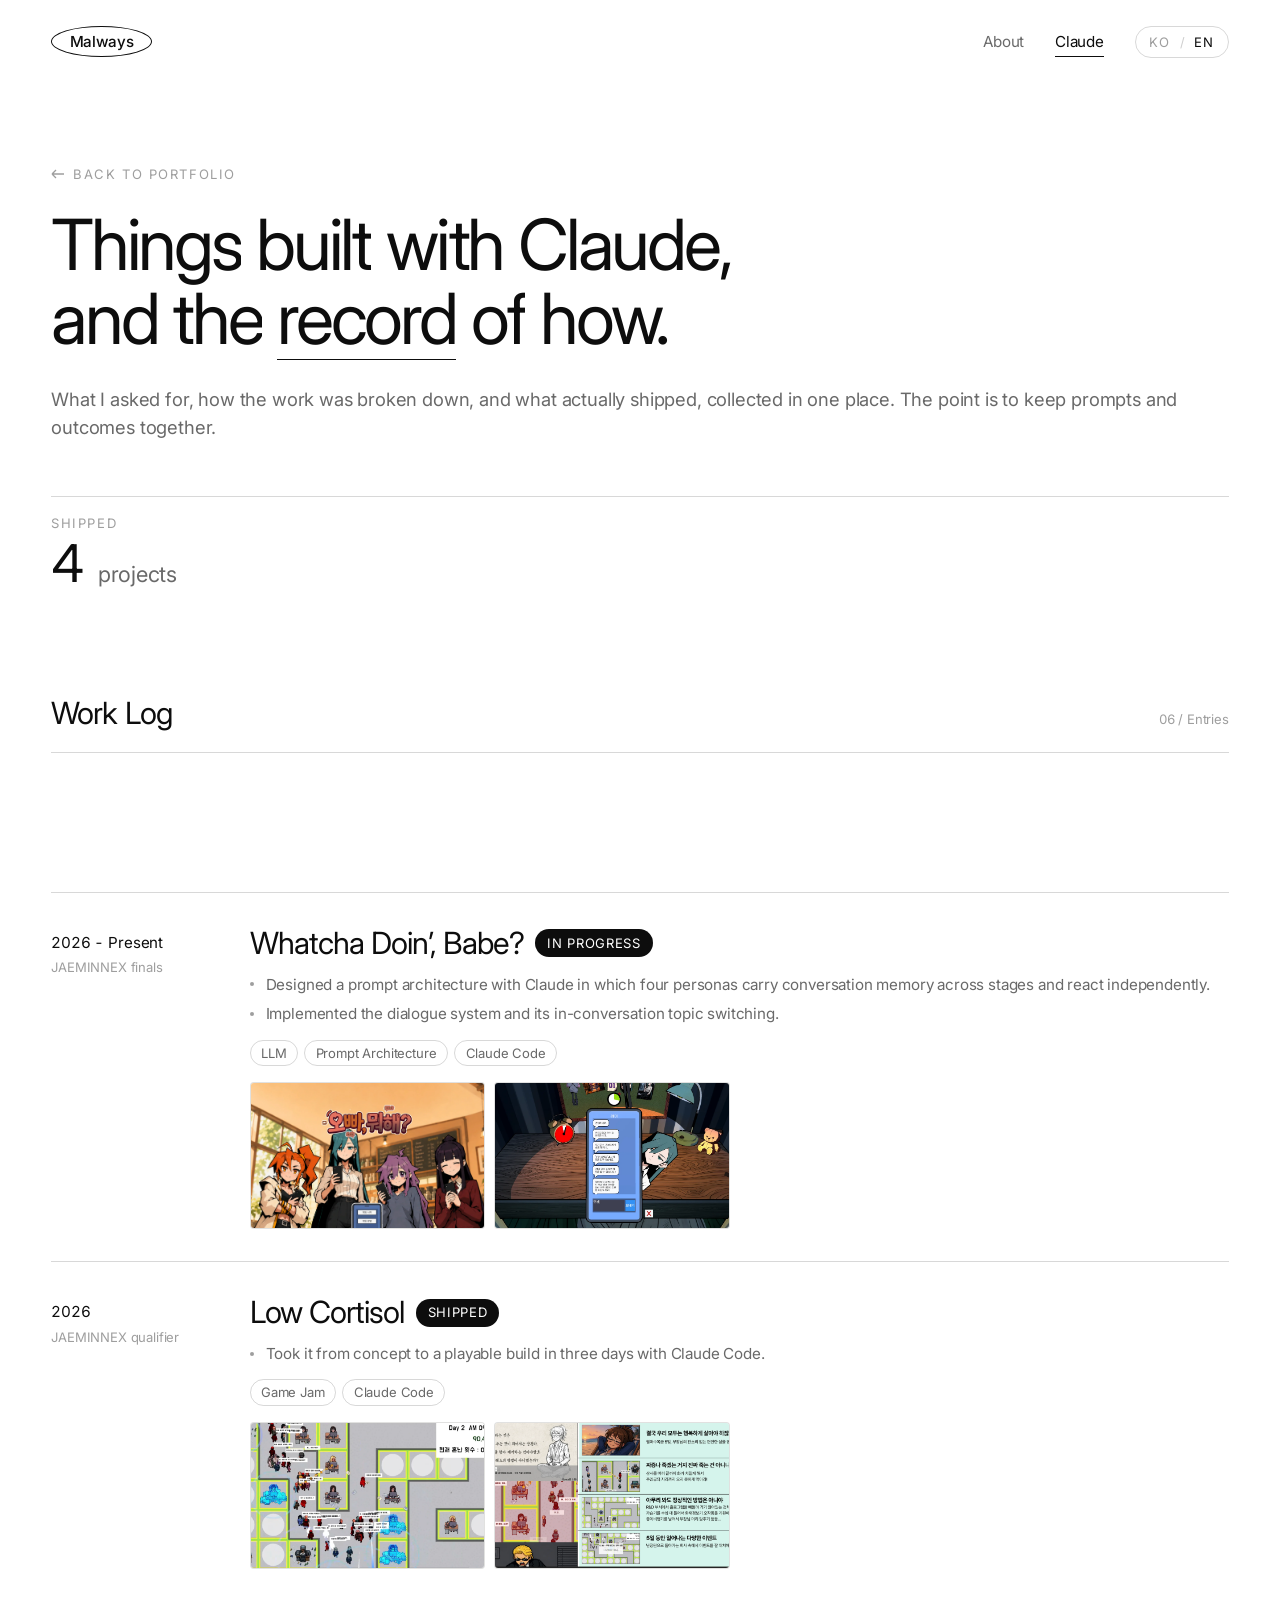
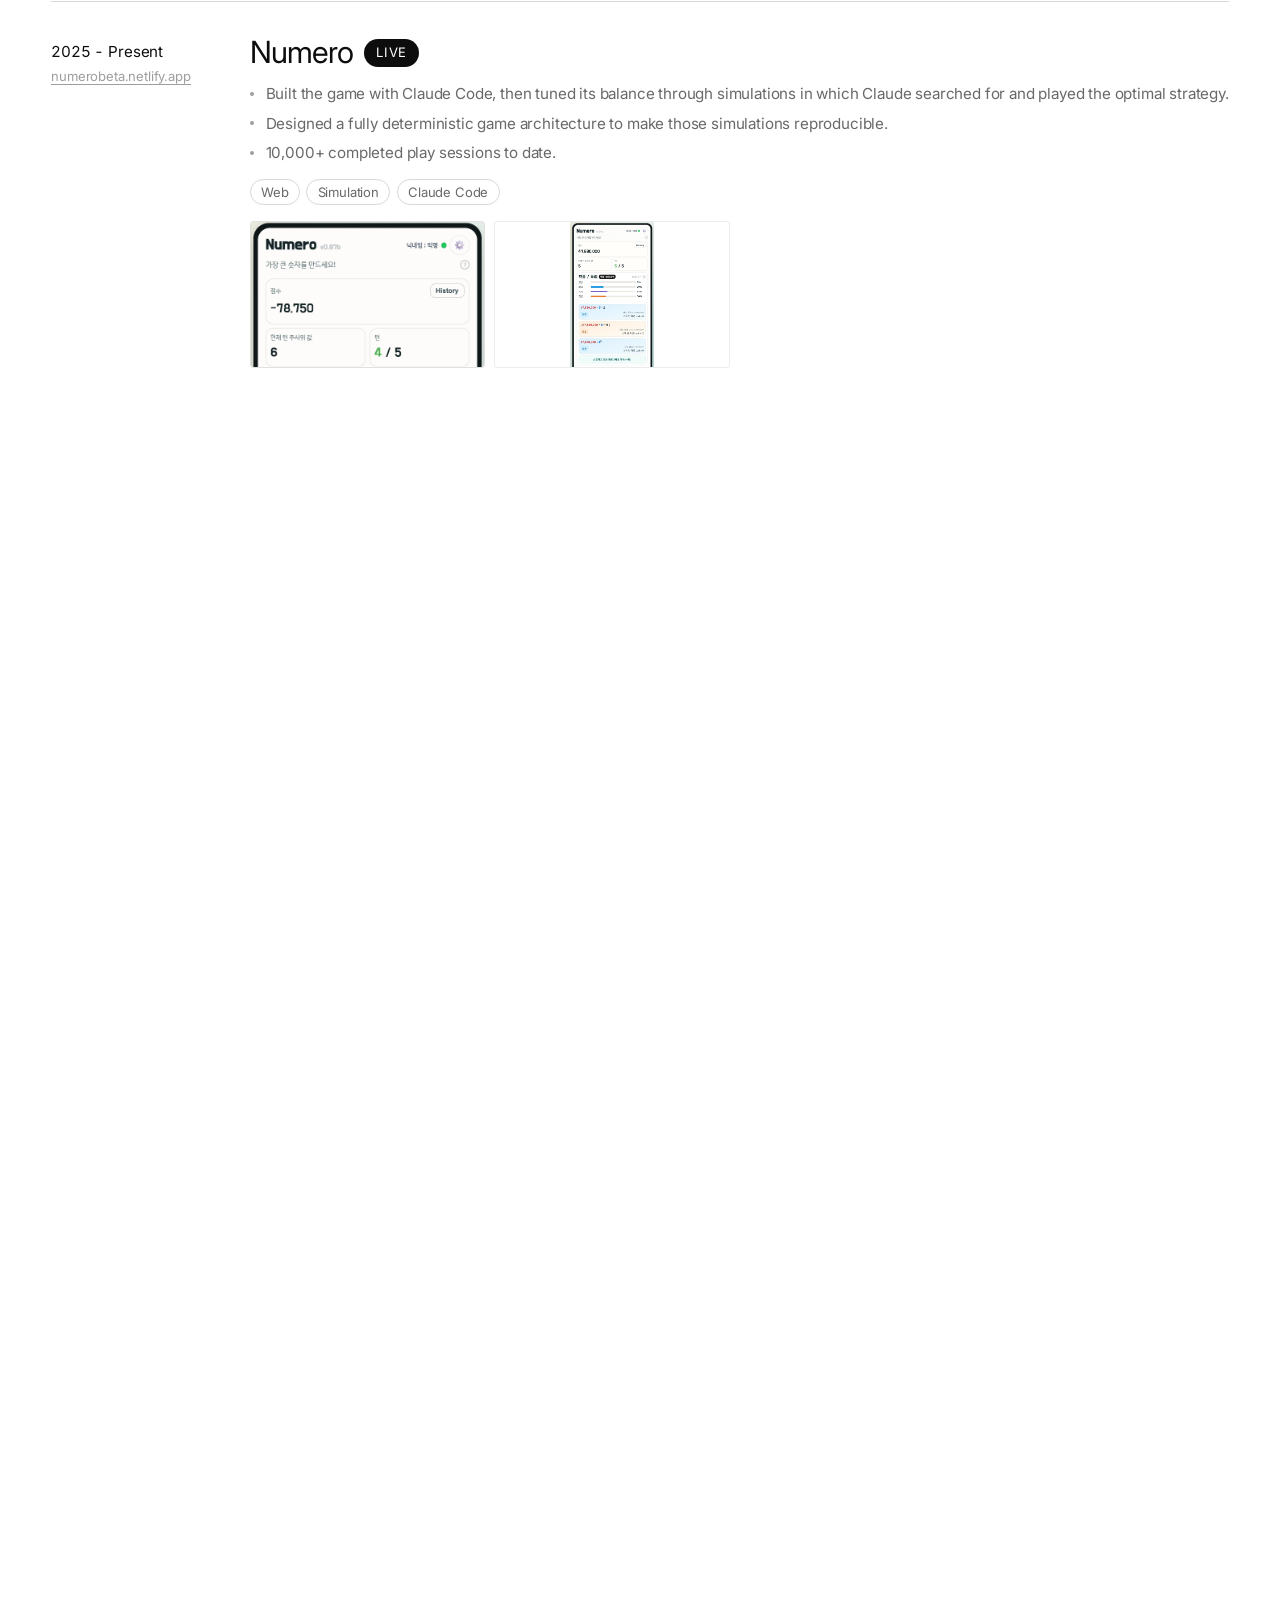
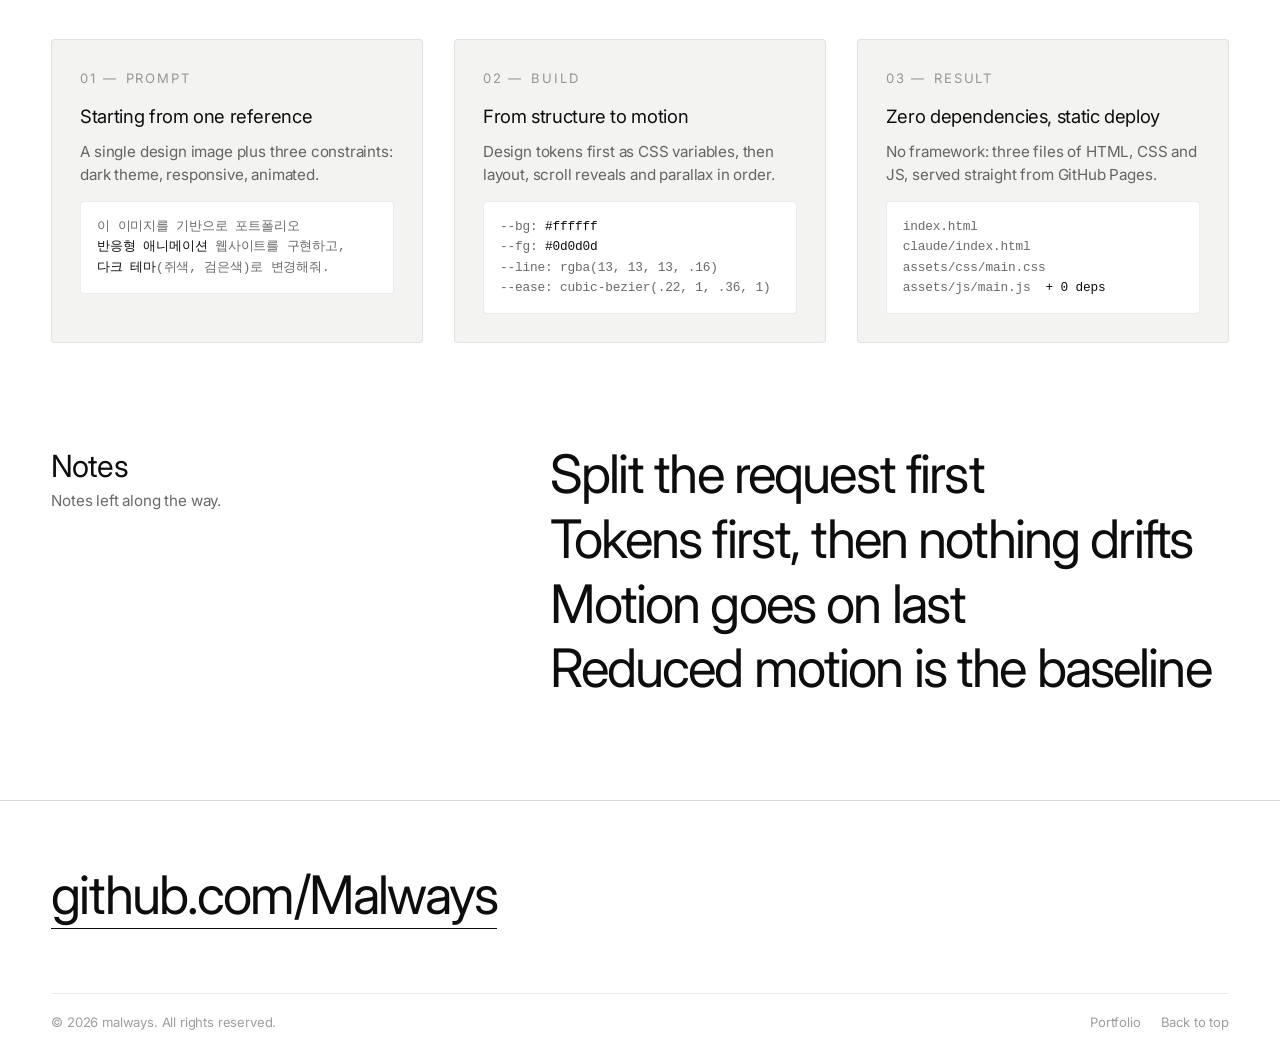
==== claude/index.html @ c9862901 "feat: bilingual portfolio site for GitHub Pages Static site with no dependencies: HTML, CSS and vani" ====
<!DOCTYPE html>
<html lang="en">
<head>
<meta charset="utf-8">
<meta name="viewport" content="width=device-width, initial-scale=1">
<title>Working with Claude — malways</title>
<meta name="description" content="Claude와 함께 진행한 작업 기록. 무엇을 요청했고, 어떻게 만들었고, 무엇이 남았는지 정리합니다.">
<meta name="theme-color" content="#ffffff">
<link rel="canonical" href="https://malways.github.io/claude/">

<meta property="og:type" content="article">
<meta property="og:title" content="Working with Claude — malways">
<meta property="og:description" content="Claude와 함께 진행한 작업 기록.">
<meta property="og:url" content="https://malways.github.io/claude/">
<meta property="og:image" content="https://malways.github.io/assets/img/mark.svg">
<meta name="twitter:card" content="summary_large_image">

<link rel="icon" href="../assets/img/mark.svg" type="image/svg+xml">
<link rel="preconnect" href="https://fonts.googleapis.com">
<link rel="preconnect" href="https://fonts.gstatic.com" crossorigin>
<link rel="stylesheet" href="https://fonts.googleapis.com/css2?family=Inter:wght@300;400;500&display=swap">
<link rel="stylesheet" href="../assets/css/main.css">
</head>
<body>

<a class="skip-link" href="#main" data-ko="본문으로 건너뛰기" data-en="Skip to content">Skip to content</a>

<!-- Scroll progress -->
<div class="progress" aria-hidden="true"></div>

<!-- Header -->
<header class="header">
  <div class="wrap header__inner">
    <a class="logo" href="../" data-ko-aria="malways 홈" data-en-aria="malways home" aria-label="malways home">
      <span class="logo__word">Malways</span>
    </a>

    <div class="header__end">
      <nav class="nav" data-ko-aria="주요 메뉴" data-en-aria="Main menu" aria-label="Main menu">
        <a href="../#about" data-ko="소개" data-en="About">About</a>
        <a href="./" aria-current="page">Claude</a>
      </nav>

      <div class="lang" role="group" aria-label="Language / 언어">
        <button class="lang__btn" type="button" data-lang="ko" aria-pressed="false">KO</button>
        <span class="lang__sep" aria-hidden="true">/</span>
        <button class="lang__btn" type="button" data-lang="en" aria-pressed="true">EN</button>
      </div>

      <button class="burger" type="button" aria-expanded="false" aria-controls="menu"
              data-ko-aria="메뉴" data-en-aria="Menu" aria-label="Menu">
        <span class="burger__text">Menu</span>
        <span class="burger__lines" aria-hidden="true"><span></span><span></span></span>
      </button>
    </div>
  </div>
</header>

<!-- Fullscreen menu (mobile) -->
<div class="menu" id="menu" aria-hidden="true">
  <nav data-ko-aria="모바일 메뉴" data-en-aria="Mobile menu" aria-label="Mobile menu">
    <ul>
      <li><a href="../#about" data-ko="소개" data-en="About">About</a></li>
      <li><a href="./">Claude</a></li>
    </ul>
  </nav>
  <div class="menu__foot">
    <span data-ko="서울, 대한민국" data-en="Seoul, KR">Seoul, KR</span>
  </div>
</div>

<main id="main">
  <span id="top"></span>

  <!-- ================= Page hero ================= -->
  <section class="page-hero wrap">
    <a class="back-link" href="../">
      <svg width="14" height="10" viewBox="0 0 14 10" fill="none" aria-hidden="true">
        <path d="M13 5H1m0 0 4-4M1 5l4 4" stroke="currentColor" stroke-width="1.3"/>
      </svg>
      <span data-ko="포트폴리오로 돌아가기" data-en="Back to portfolio">Back to portfolio</span>
    </a>

    <h1 class="page-hero__title" data-split
        data-ko="Claude와 함께 만든 것들, 그리고 그 과정의 {기록}."
        data-en="Things built with Claude, and the {record} of how.">
      Things built with Claude, and the {record} of how.
    </h1>

    <p class="page-hero__lede" data-hero-reveal data-reveal
       data-ko="무엇을 요청했고, 어떤 방식으로 나눠 진행했고, 결과적으로 무엇이 남았는지를 한 곳에 모아둡니다. 프롬프트와 결과물을 함께 기록하는 것이 목적입니다."
       data-en="What I asked for, how the work was broken down, and what actually shipped, collected in one place. The point is to keep prompts and outcomes together.">
      What I asked for, how the work was broken down, and what actually shipped, collected in one place. The point is to keep prompts and outcomes together.
    </p>
  </section>

  <!-- ================= Stats ================= -->
  <section class="section wrap" style="padding-block-start:0">
    <dl class="stats">
      <div data-reveal style="--d:0">
        <dt data-ko="완료" data-en="Shipped">Shipped</dt>
        <dd><span data-count="4">0</span> <small data-ko="프로젝트" data-en="projects">projects</small></dd>
      </div>
    </dl>
  </section>

  <!-- ================= Work log ================= -->
  <section class="section wrap" id="log" style="padding-block-start:0">
    <div class="section-head" data-reveal>
      <h2 class="section-title" data-ko="작업 기록" data-en="Work Log">Work Log</h2>
      <span class="section-index">
        <span data-filter-count>06</span>
        <span data-ko="/ 건" data-en="/ Entries">/ Entries</span>
      </span>
    </div>

    <div class="filters" data-reveal role="group"
         data-ko-aria="작업 유형 필터" data-en-aria="Filter by type" aria-label="Filter by type">
      <button class="chip" type="button" data-filter="all" aria-pressed="true"
              data-ko="전체" data-en="All">All</button>
      <button class="chip" type="button" data-filter="game" aria-pressed="false"
              data-ko="게임" data-en="Games">Games</button>
      <button class="chip" type="button" data-filter="web" aria-pressed="false"
              data-ko="웹" data-en="Web">Web</button>
    </div>

    <!--
      Entry template / 항목 추가 템플릿
      <article class="entry" data-tags="game" data-reveal>
        <div class="entry__when">
          <div class="entry__year">2026</div>
          <div class="entry__org" data-ko="맥락" data-en="Context">Context</div>
        </div>
        <div>
          <div class="entry__head">
            <h3 class="entry__title" data-ko="제목" data-en="Title">Title</h3>
            <span class="entry__prize" data-ko="완료" data-en="Shipped">Shipped</span>
          </div>
          <ul class="entry__list">
            <li data-ko="무엇을 어떻게 했는지." data-en="What was done, and how.">What was done, and how.</li>
          </ul>
          <ul class="entry__tags"><li>Tag</li></ul>
        </div>
      </article>
    -->

    <div class="entries">
      <article class="entry" data-tags="game" data-reveal>
        <div class="entry__when">
          <div class="entry__year" data-ko="2026 - 현재" data-en="2026 - Present">2026 - Present</div>
          <div class="entry__org" data-ko="JAEMINNEX 결선" data-en="JAEMINNEX finals">JAEMINNEX finals</div>
        </div>
        <div>
          <div class="entry__head">
            <h3 class="entry__title" data-ko="오빠 뭐해?" data-en="Whatcha Doin&rsquo;, Babe?">Whatcha Doin&rsquo;, Babe?</h3>
            <span class="entry__prize" data-ko="개발 중" data-en="In Progress">In Progress</span>
          </div>
          <ul class="entry__list">
            <li data-ko="네 개의 페르소나가 스테이지를 넘어 대화 기억을 이어가고 각자 독립적으로 반응하는 프롬프트 아키텍처를 Claude와 함께 설계했습니다."
                data-en="Designed a prompt architecture with Claude in which four personas carry conversation memory across stages and react independently.">
              Designed a prompt architecture with Claude in which four personas carry conversation memory across stages and react independently.
            </li>
            <li data-ko="대화 시스템과 대화 도중 주제를 전환하는 로직을 구현했습니다."
                data-en="Implemented the dialogue system and its in-conversation topic switching.">
              Implemented the dialogue system and its in-conversation topic switching.
            </li>
          </ul>
          <ul class="entry__tags">
            <li>LLM</li><li data-ko="프롬프트 설계" data-en="Prompt Architecture">Prompt Architecture</li><li>Claude Code</li>
          </ul>
          <div class="entry__shots">
            <figure>
              <img src="../assets/img/shots/whatcha-doin.webp"
                   alt="Whatcha Doin, Babe? title screen" loading="lazy">
            </figure>
            <figure>
              <img src="../assets/img/shots/whatcha-doin-ingame.webp"
                   alt="Whatcha Doin, Babe? in play: a phone chat window open on the desk during the tutorial" loading="lazy">
            </figure>
          </div>
        </div>
      </article>

      <article class="entry" data-tags="game" data-reveal>
        <div class="entry__when">
          <div class="entry__year">2026</div>
          <div class="entry__org" data-ko="JAEMINNEX 예선" data-en="JAEMINNEX qualifier">JAEMINNEX qualifier</div>
        </div>
        <div>
          <div class="entry__head">
            <h3 class="entry__title">Low Cortisol</h3>
            <span class="entry__prize" data-ko="완료" data-en="Shipped">Shipped</span>
          </div>
          <ul class="entry__list">
            <li data-ko="Claude Code로 기획부터 구현까지 3일 만에 끝냈습니다."
                data-en="Took it from concept to a playable build in three days with Claude Code.">
              Took it from concept to a playable build in three days with Claude Code.
            </li>
          </ul>
          <ul class="entry__tags">
            <li data-ko="게임잼" data-en="Game Jam">Game Jam</li><li>Claude Code</li>
          </ul>
          <div class="entry__shots">
            <figure>
              <img src="../assets/img/shots/low-cortisol-ingame.webp"
                   alt="Low Cortisol in play: the pixel office floor on Day 2, with the scolding counter and chatter from every desk" loading="lazy">
            </figure>
            <figure>
              <img src="../assets/img/shots/low-cortisol.webp"
                   alt="Low Cortisol press kit" loading="lazy">
            </figure>
          </div>
        </div>
      </article>

      <article class="entry" data-tags="game, web" data-reveal>
        <div class="entry__when">
          <div class="entry__year" data-ko="2025 - 현재" data-en="2025 - Present">2025 - Present</div>
          <div class="entry__org">
            <a class="u-link" href="https://numerobeta.netlify.app" target="_blank" rel="noopener">numerobeta.netlify.app</a>
          </div>
        </div>
        <div>
          <div class="entry__head">
            <h3 class="entry__title">Numero</h3>
            <span class="entry__prize" data-ko="운영 중" data-en="Live">Live</span>
          </div>
          <ul class="entry__list">
            <li data-ko="Claude Code로 게임을 만든 뒤, Claude가 최적 전략을 탐색하고 직접 플레이하는 시뮬레이션으로 밸런스를 조정했습니다."
                data-en="Built the game with Claude Code, then tuned its balance through simulations in which Claude searched for and played the optimal strategy.">
              Built the game with Claude Code, then tuned its balance through simulations in which Claude searched for and played the optimal strategy.
            </li>
            <li data-ko="그 시뮬레이션을 재현 가능하게 만들기 위해 완전히 결정론적인 게임 구조를 설계했습니다."
                data-en="Designed a fully deterministic game architecture to make those simulations reproducible.">
              Designed a fully deterministic game architecture to make those simulations reproducible.
            </li>
            <li data-ko="현재까지 누적 플레이 세션 10,000회 이상."
                data-en="10,000+ completed play sessions to date.">
              10,000+ completed play sessions to date.
            </li>
          </ul>
          <ul class="entry__tags">
            <li>Web</li><li data-ko="시뮬레이션" data-en="Simulation">Simulation</li><li>Claude Code</li>
          </ul>
          <div class="entry__shots">
            <figure>
              <img src="../assets/img/shots/numero.gif"
                   alt="Numero being played, recorded as a looping clip" loading="lazy">
            </figure>
            <figure class="is-contain">
              <img src="../assets/img/shots/numero.webp"
                   alt="Numero in play" loading="lazy">
            </figure>
          </div>
        </div>
      </article>

      <article class="entry" data-tags="game" data-reveal>
        <div class="entry__when">
          <div class="entry__year" data-ko="2026 - 현재" data-en="2026 - Present">2026 - Present</div>
          <div class="entry__org" data-ko="비생성형 인간들 · 아주대학교" data-en="Non-Generative Humans · Ajou University">
            Non-Generative Humans · Ajou University
          </div>
        </div>
        <div>
          <div class="entry__head">
            <h3 class="entry__title">
              <a class="u-link" href="https://gongga.ng" target="_blank" rel="noopener">gongga.ng</a>
            </h3>
            <span class="entry__prize" data-ko="공개" data-en="Released">Released</span>
          </div>
          <ul class="entry__list">
            <li data-ko="수업 사이에 가볍게 즐길 수 있는 캐주얼 게임을 6인 팀과 Claude로 만듭니다."
                data-en="Build casual games with Claude and a 6-member team, for students to play between classes.">
              Build casual games with Claude and a 6-member team, for students to play between classes.
            </li>
            <li data-ko="동아리가 직접 만든 웹게임 포털 gongga.ng를 통해 2026년 9월 첫 타이틀을 공개했습니다."
                data-en="Released the first titles in September 2026 through gongga.ng, the web game portal the club built itself.">
              Released the first titles in September 2026 through gongga.ng, the web game portal the club built itself.
            </li>
          </ul>
          <ul class="entry__tags">
            <li data-ko="팀 리드" data-en="Team Lead">Team Lead</li><li>Claude Code</li>
          </ul>
          <div class="entry__shots">
            <figure>
              <img src="../assets/img/shots/gongga.webp"
                   alt="A casual game from gongga.ng being played, recorded as a looping clip" loading="lazy">
            </figure>
            <figure>
              <img src="../assets/img/shots/gongga-block.webp"
                   alt="A block-popping puzzle on gongga.ng, mid-combo" loading="lazy">
            </figure>
          </div>
        </div>
      </article>

      <article class="entry" data-tags="web" data-reveal>
        <div class="entry__when">
          <div class="entry__year">2026</div>
          <div class="entry__org" data-ko="웹 도구" data-en="Web Tool">Web Tool</div>
        </div>
        <div>
          <div class="entry__head">
            <h3 class="entry__title">MojiAni</h3>
            <span class="entry__prize" data-ko="개발 중" data-en="In Progress">In Progress</span>
          </div>
          <ul class="entry__list">
            <li data-ko="이모지를 화면에 배치해 간단한 프레임 애니메이션을 만드는 웹사이트입니다."
                data-en="A website for making simple frame-by-frame animations by arranging emoji on a canvas.">
              A website for making simple frame-by-frame animations by arranging emoji on a canvas.
            </li>
          </ul>
          <ul class="entry__tags">
            <li>Web</li><li data-ko="애니메이션" data-en="Animation">Animation</li><li>Claude Code</li>
          </ul>
          <div class="entry__shots">
            <figure>
              <img src="../assets/img/shots/mojiani-editor.webp"
                   alt="The MojiAni editor: an emoji picker, the canvas, image filters, and the frame timeline" loading="lazy">
            </figure>
            <figure>
              <img src="../assets/img/shots/mojiani-output.webp"
                   alt="An animation made in MojiAni: a UFO beaming up a cow" loading="lazy">
            </figure>
          </div>
        </div>
      </article>

      <article class="entry" data-tags="web" data-reveal>
        <div class="entry__when">
          <div class="entry__year">2026.09</div>
          <div class="entry__org">GitHub Pages</div>
        </div>
        <div>
          <div class="entry__head">
            <h3 class="entry__title" data-ko="이 포트폴리오 사이트" data-en="This portfolio site">This portfolio site</h3>
            <span class="entry__prize" data-ko="완료" data-en="Shipped">Shipped</span>
          </div>
          <ul class="entry__list">
            <li data-ko="레퍼런스 이미지 한 장에서 시작해 반응형 포트폴리오를 만들었습니다."
                data-en="Started from a single reference image and built out a responsive portfolio.">
              Started from a single reference image and built out a responsive portfolio.
            </li>
            <li data-ko="스크롤 리빌, 패럴랙스, 풀스크린 메뉴, 한국어/영어 전환까지 의존성 없이 바닐라 JS로 구현했습니다."
                data-en="Scroll reveals, parallax, a fullscreen menu and a KO/EN language switch, all in dependency-free vanilla JS.">
              Scroll reveals, parallax, a fullscreen menu and a KO/EN language switch, all in dependency-free vanilla JS.
            </li>
          </ul>
          <ul class="entry__tags">
            <li>HTML</li><li>CSS</li><li>Vanilla JS</li><li>i18n</li>
          </ul>
        </div>
      </article>
    </div>
  </section>

  <!-- ================= How it went ================= -->
  <section class="section wrap" id="process">
    <div class="section-head" data-reveal>
      <h2 class="section-title" data-ko="진행 방식" data-en="How It Went">How It Went</h2>
      <span class="section-index" data-ko="과정" data-en="Process">Process</span>
    </div>

    <div class="showcase">
      <article class="panel" data-reveal style="--d:0">
        <div class="panel__label">01 &mdash; <span data-ko="요청" data-en="Prompt">Prompt</span></div>
        <h3 data-ko="레퍼런스 한 장에서 출발" data-en="Starting from one reference">Starting from one reference</h3>
        <p data-ko="디자인 시안 이미지와 함께 다크 테마, 반응형, 애니메이션이라는 세 가지 조건만 전달했습니다."
           data-en="A single design image plus three constraints: dark theme, responsive, animated.">
          A single design image plus three constraints: dark theme, responsive, animated.
        </p>
        <pre><code>이 이미지를 기반으로 포트폴리오
<b>반응형 애니메이션</b> 웹사이트를 구현하고,
<b>다크 테마</b>(쥐색, 검은색)로 변경해줘.</code></pre>
      </article>

      <article class="panel" data-reveal style="--d:1">
        <div class="panel__label">02 &mdash; <span data-ko="구현" data-en="Build">Build</span></div>
        <h3 data-ko="구조부터 모션까지" data-en="From structure to motion">From structure to motion</h3>
        <p data-ko="디자인 토큰을 CSS 변수로 정리한 뒤 레이아웃, 스크롤 리빌, 패럴랙스를 순서대로 얹었습니다."
           data-en="Design tokens first as CSS variables, then layout, scroll reveals and parallax in order.">
          Design tokens first as CSS variables, then layout, scroll reveals and parallax in order.
        </p>
        <pre><code>--bg: <b>#ffffff</b>
--fg: <b>#0d0d0d</b>
--line: rgba(13, 13, 13, .16)
--ease: cubic-bezier(.22, 1, .36, 1)</code></pre>
      </article>

      <article class="panel" data-reveal style="--d:2">
        <div class="panel__label">03 &mdash; <span data-ko="결과" data-en="Result">Result</span></div>
        <h3 data-ko="의존성 0, 정적 배포" data-en="Zero dependencies, static deploy">Zero dependencies, static deploy</h3>
        <p data-ko="프레임워크 없이 HTML + CSS + JS 세 파일로 완성해 GitHub Pages에 그대로 올렸습니다."
           data-en="No framework: three files of HTML, CSS and JS, served straight from GitHub Pages.">
          No framework: three files of HTML, CSS and JS, served straight from GitHub Pages.
        </p>
        <pre><code>index.html
claude/index.html
assets/css/main.css
assets/js/main.js  <b>+ 0 deps</b></code></pre>
      </article>
    </div>
  </section>

  <!-- ================= Notes ================= -->
  <section class="section wrap" id="notes" style="padding-block-start:0">
    <div class="split">
      <div class="split__aside" data-reveal>
        <h2 class="section-title" data-ko="메모" data-en="Notes">Notes</h2>
        <p data-ko="작업하며 남긴 메모입니다." data-en="Notes left along the way.">Notes left along the way.</p>
      </div>

      <div>
        <ul class="big-list">
          <li data-reveal style="--d:0" data-ko="요구사항을 먼저 쪼갤 것" data-en="Split the request first">
            Split the request first
          </li>
          <li data-reveal style="--d:1" data-ko="토큰부터 정하면 흔들리지 않는다" data-en="Tokens first, then nothing drifts">
            Tokens first, then nothing drifts
          </li>
          <li data-reveal style="--d:2" data-ko="모션은 마지막에 얹는다" data-en="Motion goes on last">
            Motion goes on last
          </li>
          <li data-reveal style="--d:3" data-ko="reduced-motion은 기본값이다" data-en="Reduced motion is the baseline">
            Reduced motion is the baseline
          </li>
        </ul>
      </div>
    </div>
  </section>
</main>

<!-- ================= Footer ================= -->
<footer class="footer wrap">
  <a class="footer__cta u-link" href="https://github.com/Malways" target="_blank" rel="noopener" data-reveal>
    github.com/Malways
  </a>

  <div class="footer__bottom">
    <span>&copy; <span data-year>2026</span> malways.
      <span data-ko="모든 권리 보유." data-en="All rights reserved.">All rights reserved.</span>
    </span>
    <nav class="footer__social" data-ko-aria="사이트 링크" data-en-aria="Site links" aria-label="Site links">
      <a href="../" data-ko="포트폴리오" data-en="Portfolio">Portfolio</a>
      <a href="#top" data-ko="맨 위로" data-en="Back to top">Back to top</a>
    </nav>
  </div>
</footer>

<script src="../assets/js/main.js" defer></script>
</body>
</html>
---- assets/css/main.css ----
/* =========================================================
   malways - portfolio
   Light theme (white / charcoal type)
   ========================================================= */

/* ---------- Tokens ---------- */
:root {
  --bg:        #ffffff;
  --bg-elev:   #f6f6f5;
  --surface:   #f3f3f2;
  --surface-2: #eaeaea;
  --fg:        #0d0d0d;
  --fg-muted:  rgba(13, 13, 13, .62);
  --fg-dim:    rgba(13, 13, 13, .40);
  --line:      rgba(13, 13, 13, .16);
  --line-soft: rgba(13, 13, 13, .08);

  --font: "Inter", -apple-system, BlinkMacSystemFont, "Segoe UI",
          "Pretendard", "Apple SD Gothic Neo", "Malgun Gothic", Roboto,
          Helvetica, Arial, sans-serif;

  --step--1: clamp(.75rem, .72rem + .12vw, .82rem);
  --step-0:  clamp(.875rem, .84rem + .16vw, .95rem);
  --step-1:  clamp(1rem, .95rem + .25vw, 1.15rem);
  --step-2:  clamp(1.35rem, 1.15rem + .95vw, 2rem);
  --step-3:  clamp(1.9rem, 1.4rem + 2.4vw, 3.4rem);
  --step-4:  clamp(2.3rem, 1.45rem + 3.7vw, 4.5rem);

  --pad:   clamp(1.25rem, 4vw, 5rem);
  --gap:   clamp(1.25rem, 2.4vw, 2.5rem);
  --sec:   clamp(4.5rem, 11vh, 9rem);
  --radius: 4px;

  --ease: cubic-bezier(.22, 1, .36, 1);
  --dur:  .7s;
}

/* ---------- Reset ---------- */
*, *::before, *::after { box-sizing: border-box; }
* { margin: 0; }

html {
  -webkit-text-size-adjust: 100%;
  scroll-behavior: smooth;
  color-scheme: light;
}

body {
  background: var(--bg);
  color: var(--fg);
  font-family: var(--font);
  font-size: var(--step-0);
  line-height: 1.55;
  letter-spacing: -.011em;
  -webkit-font-smoothing: antialiased;
  text-rendering: optimizeLegibility;
  overflow-x: hidden;
  /* Korean breaks anywhere by default; keep-all wraps at spaces instead.
     break-word is the escape hatch for a single very long token (a URL). */
  word-break: keep-all;
  overflow-wrap: break-word;
}

/* Even out ragged edges and stop a lone word dropping to its own line. */
p, li { text-wrap: pretty; }
h1, h2, h3, .entry__title, .section-title { text-wrap: balance; }

body.is-locked { overflow: hidden; }

img, svg { display: block; max-width: 100%; }
a { color: inherit; text-decoration: none; }
button, input, select, textarea { font: inherit; color: inherit; }
ul, ol { list-style: none; padding: 0; }

:focus-visible {
  outline: 2px solid var(--fg);
  outline-offset: 3px;
  border-radius: 2px;
}

::selection { background: var(--fg); color: var(--bg); }

::-webkit-scrollbar { width: 10px; height: 10px; }
::-webkit-scrollbar-track { background: var(--bg); }
::-webkit-scrollbar-thumb {
  background: #c9c9c9;
  border: 3px solid var(--bg);
  border-radius: 99px;
}
::-webkit-scrollbar-thumb:hover { background: #b0b0b0; }

/* ---------- Layout ---------- */
.wrap {
  width: 100%;
  max-width: 1440px;
  margin-inline: auto;
  padding-inline: var(--pad);
}

.section { padding-block: var(--sec); }

.section-head {
  display: flex;
  align-items: baseline;
  justify-content: space-between;
  gap: 1rem;
  padding-bottom: 1rem;
  border-bottom: 1px solid var(--line);
  margin-bottom: clamp(2rem, 5vw, 3.75rem);
}

.section-title {
  font-size: var(--step-2);
  font-weight: 400;
  letter-spacing: -.03em;
}

.section-index {
  font-size: var(--step--1);
  color: var(--fg-dim);
  font-variant-numeric: tabular-nums;
}

.eyebrow {
  font-size: var(--step--1);
  color: var(--fg-dim);
  text-transform: uppercase;
  letter-spacing: .16em;
}

.muted { color: var(--fg-muted); }

.skip-link {
  position: absolute;
  left: -9999px;
  top: 0;
  z-index: 200;
  padding: .75rem 1.25rem;
  background: var(--fg);
  color: var(--bg);
}
.skip-link:focus { left: 1rem; top: 1rem; }

/* ---------- Inline underlined link ---------- */
.u-link {
  position: relative;
  white-space: nowrap;
  background-image: linear-gradient(currentColor, currentColor);
  background-size: 100% 1px;
  background-position: 0 100%;
  background-repeat: no-repeat;
  padding-bottom: .06em;
  transition: background-size .45s var(--ease), opacity .3s ease;
}
@media (hover: hover) {
  .u-link:hover { background-size: 0% 1px; background-position: 100% 100%; opacity: .7; }
}

/* ---------- Header ---------- */
.header {
  position: fixed;
  inset: 0 0 auto;
  z-index: 90;
  padding-block: clamp(1rem, 2.2vw, 1.6rem);
  transition: transform .5s var(--ease), border-color .4s ease;
  border-bottom: 1px solid transparent;
}
.header::before {
  content: "";
  position: absolute;
  inset: 0;
  backdrop-filter: blur(14px);
  -webkit-backdrop-filter: blur(14px);
  background: rgba(255, 255, 255, .78);
  opacity: 0;
  transition: opacity .4s ease;
}
.header.is-stuck::before { opacity: 1; }
.header.is-stuck { border-bottom-color: var(--line-soft); }
.header.is-hidden { transform: translateY(-105%); }

.header__inner {
  position: relative;
  display: flex;
  flex-wrap: nowrap;
  align-items: center;
  justify-content: space-between;
  gap: 1rem;
}

.logo { display: inline-flex; align-items: center; }
.logo__word {
  position: relative;
  display: inline-block;
  padding: .4rem 1.15rem .44rem;
  font-size: var(--step-0);
  font-weight: 500;
  letter-spacing: -.02em;
  line-height: 1.15;
  white-space: nowrap;
}
/* The oval sits behind the type so it can spin on its own. */
.logo__word::before {
  content: "";
  position: absolute;
  inset: 0;
  border: 1px solid currentColor;
  border-radius: 50%;
  transition: transform .6s var(--ease);
}
@media (hover: hover) {
  .logo:hover .logo__word::before { transform: rotate(-8deg) scale(1.06); }
}

.nav { display: flex; align-items: center; gap: clamp(1rem, 2.4vw, 2.25rem); }
.nav a {
  position: relative;
  font-size: var(--step-0);
  color: var(--fg-muted);
  transition: color .3s ease;
}
.nav a::after {
  content: "";
  position: absolute;
  left: 0; bottom: -3px;
  width: 100%; height: 1px;
  background: currentColor;
  transform: scaleX(0);
  transform-origin: 100% 50%;
  transition: transform .45s var(--ease);
}
.nav a:hover,
.nav a[aria-current="page"] { color: var(--fg); }
.nav a:hover::after,
.nav a[aria-current="page"]::after { transform: scaleX(1); transform-origin: 0 50%; }

.burger {
  display: none;
  flex: 0 0 auto;
  align-items: center;
  gap: .55rem;
  background: none;
  border: 0;
  padding: .35rem 0;
  cursor: pointer;
}
.burger__lines { display: grid; gap: 5px; width: 22px; }
.burger__lines span {
  height: 1px;
  background: var(--fg);
  transition: transform .4s var(--ease), opacity .3s ease;
}
.burger[aria-expanded="true"] .burger__lines span:first-child { transform: translateY(3px) rotate(45deg); }
.burger[aria-expanded="true"] .burger__lines span:last-child { transform: translateY(-3px) rotate(-45deg); }

/* ---------- Fullscreen menu ---------- */
.menu {
  position: fixed;
  inset: 0;
  z-index: 80;
  background: var(--bg-elev);
  display: grid;
  align-content: center;
  padding: var(--pad);
  clip-path: inset(0 0 100% 0);
  transition: clip-path .75s var(--ease);
  pointer-events: none;
}
.menu.is-open { clip-path: inset(0 0 0 0); pointer-events: auto; }
.menu ul { display: grid; gap: .35rem; }
.menu a {
  display: block;
  font-size: clamp(2rem, 11vw, 3.5rem);
  letter-spacing: -.04em;
  line-height: 1.15;
  padding-block: .3rem;
  border-bottom: 1px solid var(--line-soft);
  opacity: 0;
  transform: translateY(28px);
  transition: opacity .5s var(--ease), transform .6s var(--ease);
}
.menu.is-open a {
  opacity: 1;
  transform: none;
  transition-delay: calc(.16s + var(--i, 0) * .06s);
}
.menu__foot {
  margin-top: 2.5rem;
  color: var(--fg-muted);
  display: grid;
  gap: .35rem;
}

/* ---------- Hero ---------- */
.hero {
  padding-top: clamp(7rem, 16vh, 11rem);
  padding-bottom: clamp(3rem, 8vh, 6rem);
}
.hero__grid {
  display: grid;
  grid-template-columns: minmax(0, 1.12fr) minmax(0, .88fr);
  gap: clamp(2rem, 5vw, 4.5rem);
  align-items: center;
}
.hero__title {
  font-size: var(--step-4);
  font-weight: 400;
  line-height: 1.06;
  letter-spacing: -.045em;
  text-wrap: balance;
}
.hero__art {
  position: relative;
  aspect-ratio: 1 / 1;
  overflow: hidden;
  border-radius: var(--radius);
  background: #f0efed;
}
.hero__art img {
  width: 100%; height: 100%;
  object-fit: cover;
  transform: scale(1.08);
  will-change: transform;
}
.hero__art::after {
  content: "";
  position: absolute;
  inset: 0;
  background: linear-gradient(180deg, transparent 55%, rgba(255, 255, 255, .55));
  pointer-events: none;
}
.hero__scroll {
  margin-top: clamp(3rem, 8vh, 5rem);
  display: flex;
  align-items: center;
  gap: .75rem;
  font-size: var(--step--1);
  color: var(--fg-dim);
  letter-spacing: .16em;
  text-transform: uppercase;
}
.hero__scroll span.line {
  display: block;
  width: 62px; height: 1px;
  background: var(--line);
  position: relative;
  overflow: hidden;
}

/* ---------- Split section (about / clients) ---------- */
.split {
  display: grid;
  grid-template-columns: minmax(0, .78fr) minmax(0, 1.22fr);
  gap: clamp(1.75rem, 5vw, 5rem);
  align-items: start;
}
.split__aside p + p { margin-top: 1rem; }
.split__aside p { color: var(--fg-muted); }

.big-list li {
  font-size: var(--step-3);
  line-height: 1.22;
  letter-spacing: -.035em;
}
.big-list li a {
  display: inline-flex;
  align-items: center;
  gap: .6rem;
  transition: opacity .35s ease, transform .5s var(--ease);
}
.big-list li a svg { width: .42em; height: .42em; opacity: 0; transform: translate(-6px, 4px); transition: opacity .35s ease, transform .5s var(--ease); }
@media (hover: hover) {
  .big-list:hover li { opacity: .38; transition: opacity .35s ease; }
  .big-list li:hover { opacity: 1; }
  .big-list li a:hover svg { opacity: 1; transform: none; }
}

/* ---------- Contact ---------- */
.big-list--contact li { font-size: var(--step-2); word-break: break-word; }

.btn {
  --btn-fg: var(--bg);
  --btn-bg: var(--fg);
  position: relative;
  display: inline-flex;
  align-items: center;
  justify-content: center;
  gap: .6rem;
  justify-self: start;
  padding: .85rem 1.9rem;
  border: 1px solid var(--fg);
  border-radius: 99px;
  background: var(--btn-bg);
  color: var(--btn-fg);
  cursor: pointer;
  overflow: hidden;
  isolation: isolate;
  transition: color .35s ease;
}
.btn::before {
  content: "";
  position: absolute;
  inset: 0;
  background: var(--bg);
  transform: translateY(101%);
  transition: transform .5s var(--ease);
  z-index: -1;
}
@media (hover: hover) {
  .btn:hover { color: var(--fg); }
  .btn:hover::before { transform: translateY(0); }
}
.btn--ghost { background: transparent; color: var(--fg); border-color: var(--line); }
.btn--ghost::before { background: var(--fg); }
@media (hover: hover) {
  .btn--ghost:hover { color: var(--bg); border-color: var(--fg); }
}

/* ---------- Footer ---------- */
.footer {
  border-top: 1px solid var(--line);
  padding-block: clamp(2.5rem, 6vw, 4rem) 2rem;
}
.footer__cta {
  font-size: var(--step-3);
  letter-spacing: -.035em;
  line-height: 1.15;
  display: inline-block;
}
.footer__bottom {
  margin-top: clamp(2.5rem, 6vw, 4rem);
  padding-top: 1.1rem;
  border-top: 1px solid var(--line-soft);
  display: flex;
  flex-wrap: wrap;
  gap: .6rem 1.5rem;
  justify-content: space-between;
  font-size: var(--step--1);
  color: var(--fg-dim);
}
.footer__social { display: flex; gap: 1.25rem; }
.footer__social a { transition: color .3s ease; }
.footer__social a:hover { color: var(--fg); }

/* ---------- Scroll progress ---------- */
.progress {
  position: fixed;
  inset: 0 0 auto;
  height: 2px;
  background: var(--fg);
  transform: scaleX(0);
  transform-origin: 0 50%;
  z-index: 95;
  pointer-events: none;
}

/* =========================================================
   /claude subpage
   ========================================================= */
.page-hero {
  padding-top: clamp(7.5rem, 18vh, 12rem);
  padding-bottom: clamp(2.5rem, 6vh, 4.5rem);
}
.page-hero__title {
  font-size: var(--step-4);
  font-weight: 400;
  line-height: 1.05;
  letter-spacing: -.045em;
  max-width: 18ch;
}
.page-hero__lede {
  margin-top: 1.5rem;
  color: var(--fg-muted);
  font-size: var(--step-1);
}
.back-link {
  display: inline-flex;
  align-items: center;
  gap: .5rem;
  color: var(--fg-dim);
  font-size: var(--step--1);
  letter-spacing: .12em;
  text-transform: uppercase;
  margin-bottom: 1.5rem;
  transition: color .3s ease, gap .4s var(--ease);
}
.back-link:hover { color: var(--fg); gap: .85rem; }

/* Filter chips */
.filters {
  display: flex;
  flex-wrap: wrap;
  gap: .5rem;
  margin-bottom: clamp(1.75rem, 4vw, 2.75rem);
}
.chip {
  border: 1px solid var(--line);
  background: transparent;
  border-radius: 99px;
  padding: .4rem 1rem;
  font-size: var(--step--1);
  color: var(--fg-muted);
  cursor: pointer;
  transition: border-color .3s ease, color .3s ease, background-color .3s ease;
}
.chip:hover { border-color: var(--fg-muted); color: var(--fg); }
.chip[aria-pressed="true"] { background: var(--fg); color: var(--bg); border-color: var(--fg); }

/* Filtered-out entries (the /claude work log) */
.entry.is-hidden { display: none; }

/* Prompt / output showcase */
.showcase {
  display: grid;
  grid-template-columns: repeat(auto-fit, minmax(min(100%, 280px), 1fr));
  gap: var(--gap);
}
.panel {
  background: var(--surface);
  border: 1px solid var(--line-soft);
  border-radius: var(--radius);
  padding: clamp(1.1rem, 2.4vw, 1.75rem);
  transition: border-color .4s ease, transform .5s var(--ease);
}
@media (hover: hover) {
  .panel:hover { border-color: var(--line); transform: translateY(-3px); }
}
.panel__label {
  font-size: var(--step--1);
  color: var(--fg-dim);
  text-transform: uppercase;
  letter-spacing: .14em;
  margin-bottom: .9rem;
  display: flex;
  align-items: center;
  gap: .5rem;
}
.panel h3 { font-size: var(--step-1); font-weight: 400; letter-spacing: -.02em; }
.panel p { color: var(--fg-muted); margin-top: .55rem; }
.panel pre {
  margin-top: .9rem;
  background: #ffffff;
  border: 1px solid var(--line-soft);
  border-radius: var(--radius);
  padding: .9rem 1rem;
  overflow-x: auto;
  font-family: ui-monospace, SFMono-Regular, "SF Mono", Menlo, Consolas, monospace;
  font-size: .8rem;
  line-height: 1.6;
  color: var(--fg-muted);
}
.panel pre b { color: var(--fg); font-weight: 500; }

/* Stat counters */
.stats {
  display: grid;
  grid-template-columns: repeat(auto-fit, minmax(150px, 1fr));
  gap: var(--gap);
}
.stats div { border-top: 1px solid var(--line); padding-top: 1rem; }
.stats dt { font-size: var(--step--1); color: var(--fg-dim); text-transform: uppercase; letter-spacing: .12em; }
.stats dd {
  margin: .3rem 0 0;
  font-size: clamp(2rem, 5vw, 3.25rem);
  line-height: 1;
  letter-spacing: -.045em;
  font-variant-numeric: tabular-nums;
}
.stats dd small { font-size: .42em; letter-spacing: -.01em; color: var(--fg-muted); margin-left: .15em; }

/* =========================================================
   Reveal animations
   ========================================================= */
[data-reveal] {
  opacity: 0;
  transform: translateY(26px);
  transition: opacity .8s var(--ease), transform .9s var(--ease);
  transition-delay: calc(var(--d, 0) * 70ms);
}
[data-reveal].is-in { opacity: 1; transform: none; }

[data-reveal="line"] { transform: scaleX(0); transform-origin: 0 50%; opacity: 1; }
[data-reveal="line"].is-in { transform: scaleX(1); }

[data-reveal="clip"] { opacity: 1; clip-path: inset(0 0 100% 0); transform: none; }
[data-reveal="clip"].is-in { clip-path: inset(0 0 0 0); }

/* Pop: fades up while unwinding a tilt, overshooting a touch on the way in. */
[data-reveal="pop"] {
  opacity: 0;
  transform: scale(.82) rotate(-7deg);
  transform-origin: 50% 58%;
  transition:
    opacity .45s ease-out,
    transform 1s cubic-bezier(.34, 1.56, .64, 1);
  will-change: transform, opacity;
}
[data-reveal="pop"].is-in { opacity: 1; transform: none; }

.split-line {
  display: inline-block;
  overflow: hidden;
  vertical-align: top;
  padding-bottom: .14em;
  margin-bottom: -.14em;
}
.split-word {
  display: inline-block;
  transform: translateY(105%);
  transition: transform 1s var(--ease);
  transition-delay: calc(var(--d, 0) * 42ms);
  will-change: transform;
}
.is-in .split-word,
.split-parent.is-in .split-word { transform: none; }

/* =========================================================
   Responsive
   ========================================================= */
@media (max-width: 1024px) {
  .split { grid-template-columns: 1fr; }
  .split__aside p { max-width: none; }
}

@media (max-width: 860px) {
  .hero__grid { grid-template-columns: 1fr; }
  .hero__art { aspect-ratio: 4 / 3; order: -1; }
  .nav { display: none; }
  .burger { display: inline-flex; }
}

@media (max-width: 560px) {
  .footer__bottom { flex-direction: column; }
  .header__end { gap: .9rem; }
  .burger__text { display: none; }
}

/* =========================================================
   Reduced motion / print
   ========================================================= */
@media (prefers-reduced-motion: reduce) {
  html { scroll-behavior: auto; }
  *, *::before, *::after {
    animation-duration: .001ms !important;
    animation-iteration-count: 1 !important;
    transition-duration: .001ms !important;
  }
  [data-reveal] { opacity: 1; transform: none; clip-path: none; }
  .split-word { transform: none; }
}

@media print {
  .header, .menu, .progress { display: none !important; }
  body { background: #fff; color: #000; }
}

/* =========================================================
   Language switcher
   ========================================================= */
.header__end {
  display: flex;
  flex: 0 0 auto;
  align-items: center;
  margin-left: auto;
  gap: clamp(1rem, 2.4vw, 2.25rem);
}

.lang {
  display: inline-flex;
  align-items: center;
  gap: .3rem;
  border: 1px solid var(--line);
  border-radius: 99px;
  padding: .22rem .55rem;
}
.lang__btn {
  background: none;
  border: 0;
  padding: .1rem .28rem;
  cursor: pointer;
  color: var(--fg-dim);
  font-size: var(--step--1);
  letter-spacing: .1em;
  border-radius: 99px;
  transition: color .3s ease;
}
.lang__btn:hover { color: var(--fg-muted); }
.lang__btn[aria-pressed="true"] { color: var(--fg); }
.lang__sep { color: var(--fg-dim); font-size: var(--step--1); opacity: .5; }

.menu .lang { margin-top: 1.25rem; }

/* Keep switched text from flashing before JS runs */
html:not(.i18n-ready) [data-ko], html:not(.i18n-ready) [data-en] { opacity: 1; }

/* =========================================================
   Hero mark
   Flat graphic: no crop, no scrim, always square.
   ========================================================= */
.hero__art--mark {
  background: #ffffff;
  border: 1px solid var(--line-soft);
}
.hero__art--mark img {
  object-fit: contain;
  transform: none;
}
.hero__art--mark::after { content: none; }

@media (max-width: 860px) {
  .hero__art--mark { aspect-ratio: 1 / 1; }
}

/* =========================================================
   Entry list (projects, awards, leadership, education)
   Left rail carries the date and the org; the body carries
   the title, the bullets and an optional screenshot.
   ========================================================= */
.group + .group { margin-top: clamp(2.75rem, 6vw, 4.5rem); }
.group__label {
  font-size: var(--step--1);
  color: var(--fg-dim);
  text-transform: uppercase;
  letter-spacing: .16em;
  margin-bottom: .75rem;
}

.entries { display: grid; }

.entry {
  display: grid;
  grid-template-columns: 10rem minmax(0, 1fr);
  gap: clamp(.5rem, 3vw, 2.5rem);
  align-items: start;
  padding-block: clamp(1.25rem, 2.6vw, 2rem);
  border-top: 1px solid var(--line);
  transition: background-color .4s ease;
}
.entry:last-child { border-bottom: 1px solid var(--line); }

.entry__when { display: grid; gap: .25rem; padding-top: .35rem; }
.entry__year {
  font-size: var(--step-0);
  font-variant-numeric: tabular-nums;
  letter-spacing: -.01em;
}
.entry__org {
  font-size: var(--step--1);
  color: var(--fg-dim);
  line-height: 1.4;
}
.entry__org a { transition: color .3s ease; }
.entry__org a:hover { color: var(--fg); }

.entry__head {
  display: flex;
  flex-wrap: wrap;
  align-items: baseline;
  gap: .2rem .7rem;
}
.entry__title {
  font-size: var(--step-2);
  font-weight: 400;
  letter-spacing: -.03em;
  line-height: 1.2;
}
.entry__role {
  font-size: var(--step-1);
  color: var(--fg-muted);
  font-style: italic;
}

.entry__desc {
  margin-top: .5rem;
  color: var(--fg-muted);
}

.entry__list {
  margin-top: .7rem;
  display: grid;
  gap: .38rem;
}
.entry__list li {
  position: relative;
  padding-left: 1rem;
  color: var(--fg-muted);
}
.entry__list li::before {
  content: "";
  position: absolute;
  left: 0;
  top: .62em;
  width: 4px;
  height: 4px;
  border-radius: 50%;
  background: var(--fg-dim);
}

.entry__tags {
  display: flex;
  flex-wrap: wrap;
  gap: .4rem;
  margin-top: .85rem;
}
.entry__tags li {
  font-size: var(--step--1);
  color: var(--fg-muted);
  border: 1px solid var(--line);
  border-radius: 99px;
  padding: .12rem .65rem;
}

/* Screenshot slot: swap the file, keep the ratio. */
.entry__shot {
  margin-top: 1.1rem;
  max-width: 34rem;
  aspect-ratio: 16 / 9;
  overflow: hidden;
  border: 1px solid var(--line-soft);
  border-radius: var(--radius);
  background: var(--surface);
}
.entry__shot img {
  width: 100%;
  height: 100%;
  object-fit: cover;
  transition: transform 1s var(--ease);
}
@media (hover: hover) {
  .entry:hover { background: rgba(13, 13, 13, .022); }
  .entry:hover .entry__shot img { transform: scale(1.03); }
}

@media (max-width: 760px) {
  .entry { grid-template-columns: 1fr; gap: .45rem; }
  .entry__when {
    padding-top: 0;
    grid-auto-flow: column;
    justify-content: start;
    align-items: baseline;
    gap: .6rem;
  }
  .entry__shot { max-width: none; }
}

/* Chip stack used for the learning list */
.tag-list {
  display: flex;
  flex-wrap: wrap;
  gap: .5rem;
  margin-top: 1rem;
}
.tag-list li {
  font-size: var(--step-0);
  border: 1px solid var(--line);
  border-radius: 99px;
  padding: .3rem .9rem;
  transition: border-color .3s ease;
}
@media (hover: hover) {
  .tag-list li:hover { border-color: var(--fg-muted); }
}

/* Prize badge: the award itself, marked apart from the work it was given to. */
.entry__prize {
  display: inline-flex;
  align-items: center;
  font-size: var(--step--1);
  letter-spacing: .05em;
  text-transform: uppercase;
  background: var(--fg);
  color: var(--bg);
  border-radius: 99px;
  padding: .22rem .75rem .26rem;
  white-space: nowrap;
  align-self: center;
}

/* ---------------------------------------------------------
   Awards only: a lit medal chip.
   Rank sets the metal; everything else takes the sky tone.
   Add --gold to a first-place badge when one turns up.
   --------------------------------------------------------- */
#awards .entry__prize {
  --prize-a: #63c7f5;                 /* lit edge  */
  --prize-b: #1583c4;                 /* body      */
  --prize-glow: rgba(56, 170, 230, .5);
  background: linear-gradient(135deg, var(--prize-a) 0%, var(--prize-b) 62%);
  color: #fff;
  font-weight: 500;
  padding: .3rem .95rem .34rem;
  text-shadow:
    0 0 9px rgba(255, 255, 255, .9),
    0 1px 1px rgba(0, 0, 0, .28);
  box-shadow:
    inset 0 1px 0 rgba(255, 255, 255, .9),
    inset 0 0 12px rgba(255, 255, 255, .45),
    0 2px 16px var(--prize-glow);
}

#awards .entry__prize--gold {
  --prize-a: #f4d477;
  --prize-b: #9a6f08;
  --prize-glow: rgba(212, 160, 23, .5);
}
#awards .entry__prize--silver {
  --prize-a: #dfe6ed;
  --prize-b: #6b757f;
  --prize-glow: rgba(140, 152, 164, .5);
}
#awards .entry__prize--bronze {
  --prize-a: #dfa274;
  --prize-b: #7d461c;
  --prize-glow: rgba(176, 111, 54, .5);
}

/* =========================================================
   Skills rows
   ========================================================= */
.skills { display: grid; }
.skills__row {
  display: grid;
  grid-template-columns: 10rem minmax(0, 1fr);
  gap: clamp(.5rem, 3vw, 2.5rem);
  align-items: start;
  padding-block: clamp(.9rem, 2vw, 1.4rem);
  border-top: 1px solid var(--line);
}
.skills__row:last-child { border-bottom: 1px solid var(--line); }
.skills__label {
  font-size: var(--step--1);
  color: var(--fg-dim);
  text-transform: uppercase;
  letter-spacing: .14em;
  padding-top: .5rem;
}
.skills .tag-list { margin-top: 0; }

@media (max-width: 760px) {
  .skills__row { grid-template-columns: 1fr; gap: .6rem; }
  .skills__label { padding-top: 0; }
}

/* A press-kit style capture: show the whole frame at its own ratio,
   rather than cropping it to the 16:9 slot. */
.entry__shot--full {
  aspect-ratio: auto;
  max-width: none;
  background: transparent;
}
.entry__shot--full img {
  height: auto;
  object-fit: contain;
}

/* Portrait capture (a phone screen): cap the width so it does not
   tower over the landscape shots beside it. */
.entry__shot--portrait {
  aspect-ratio: auto;
  max-width: 20rem;
  background: transparent;
}
.entry__shot--portrait img {
  height: auto;
  object-fit: contain;
}

/* =========================================================
   Thumbnail strip (three slots per work-log entry)
   ========================================================= */
.entry__shots {
  margin-top: 1.05rem;
  display: grid;
  grid-template-columns: repeat(2, minmax(0, 1fr));
  gap: .6rem;
  max-width: 30rem;
}
.entry__shots figure {
  margin: 0;
  aspect-ratio: 16 / 10;
  overflow: hidden;
  border: 1px solid var(--line-soft);
  border-radius: var(--radius);
  background: var(--surface);
}
.entry__shots img {
  width: 100%;
  height: 100%;
  object-fit: cover;
  transition: transform .8s var(--ease);
}
@media (hover: hover) {
  .entry__shots figure:hover img { transform: scale(1.06); }
}
@media (max-width: 560px) {
  .entry__shots { max-width: none; gap: .4rem; }
}

/* A portrait source in a landscape thumb: show it whole rather than
   cropping to a horizontal slice. */
.entry__shots figure.is-contain { background: var(--bg); }
.entry__shots figure.is-contain img { object-fit: contain; }
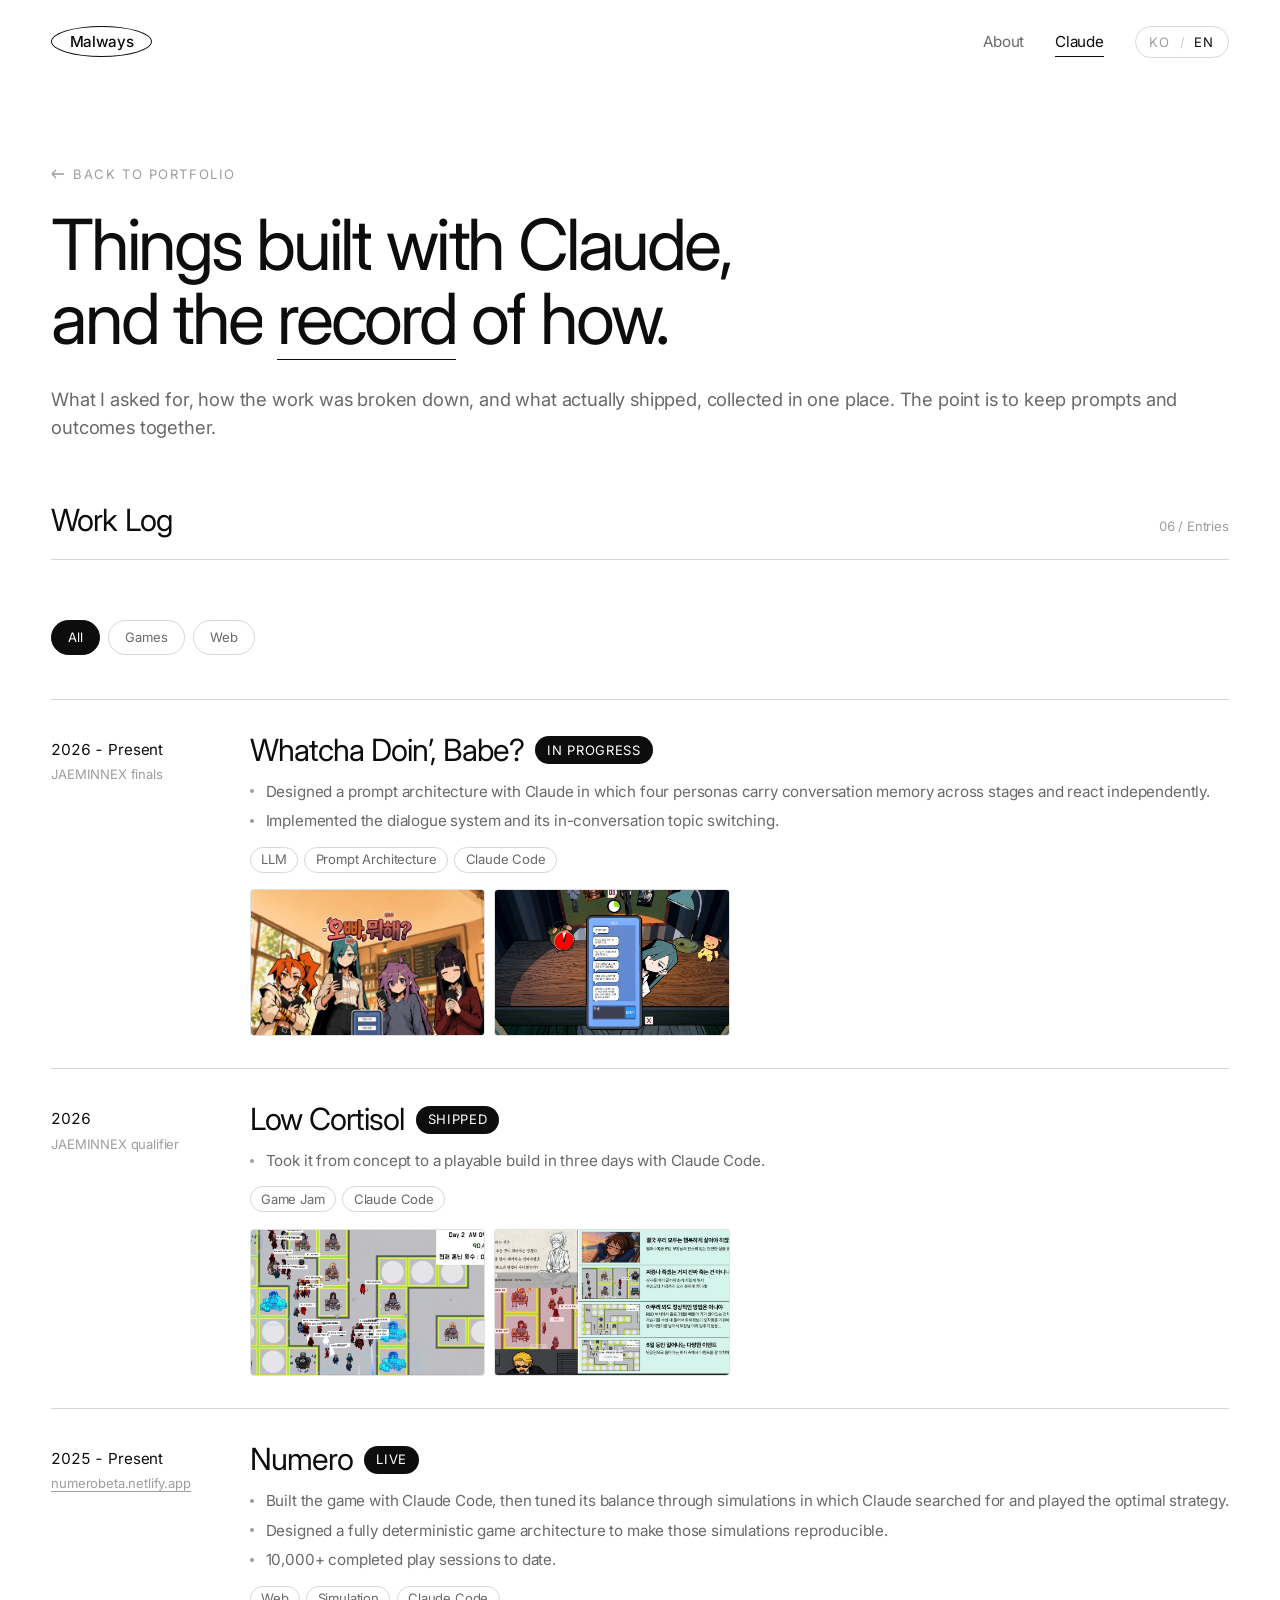
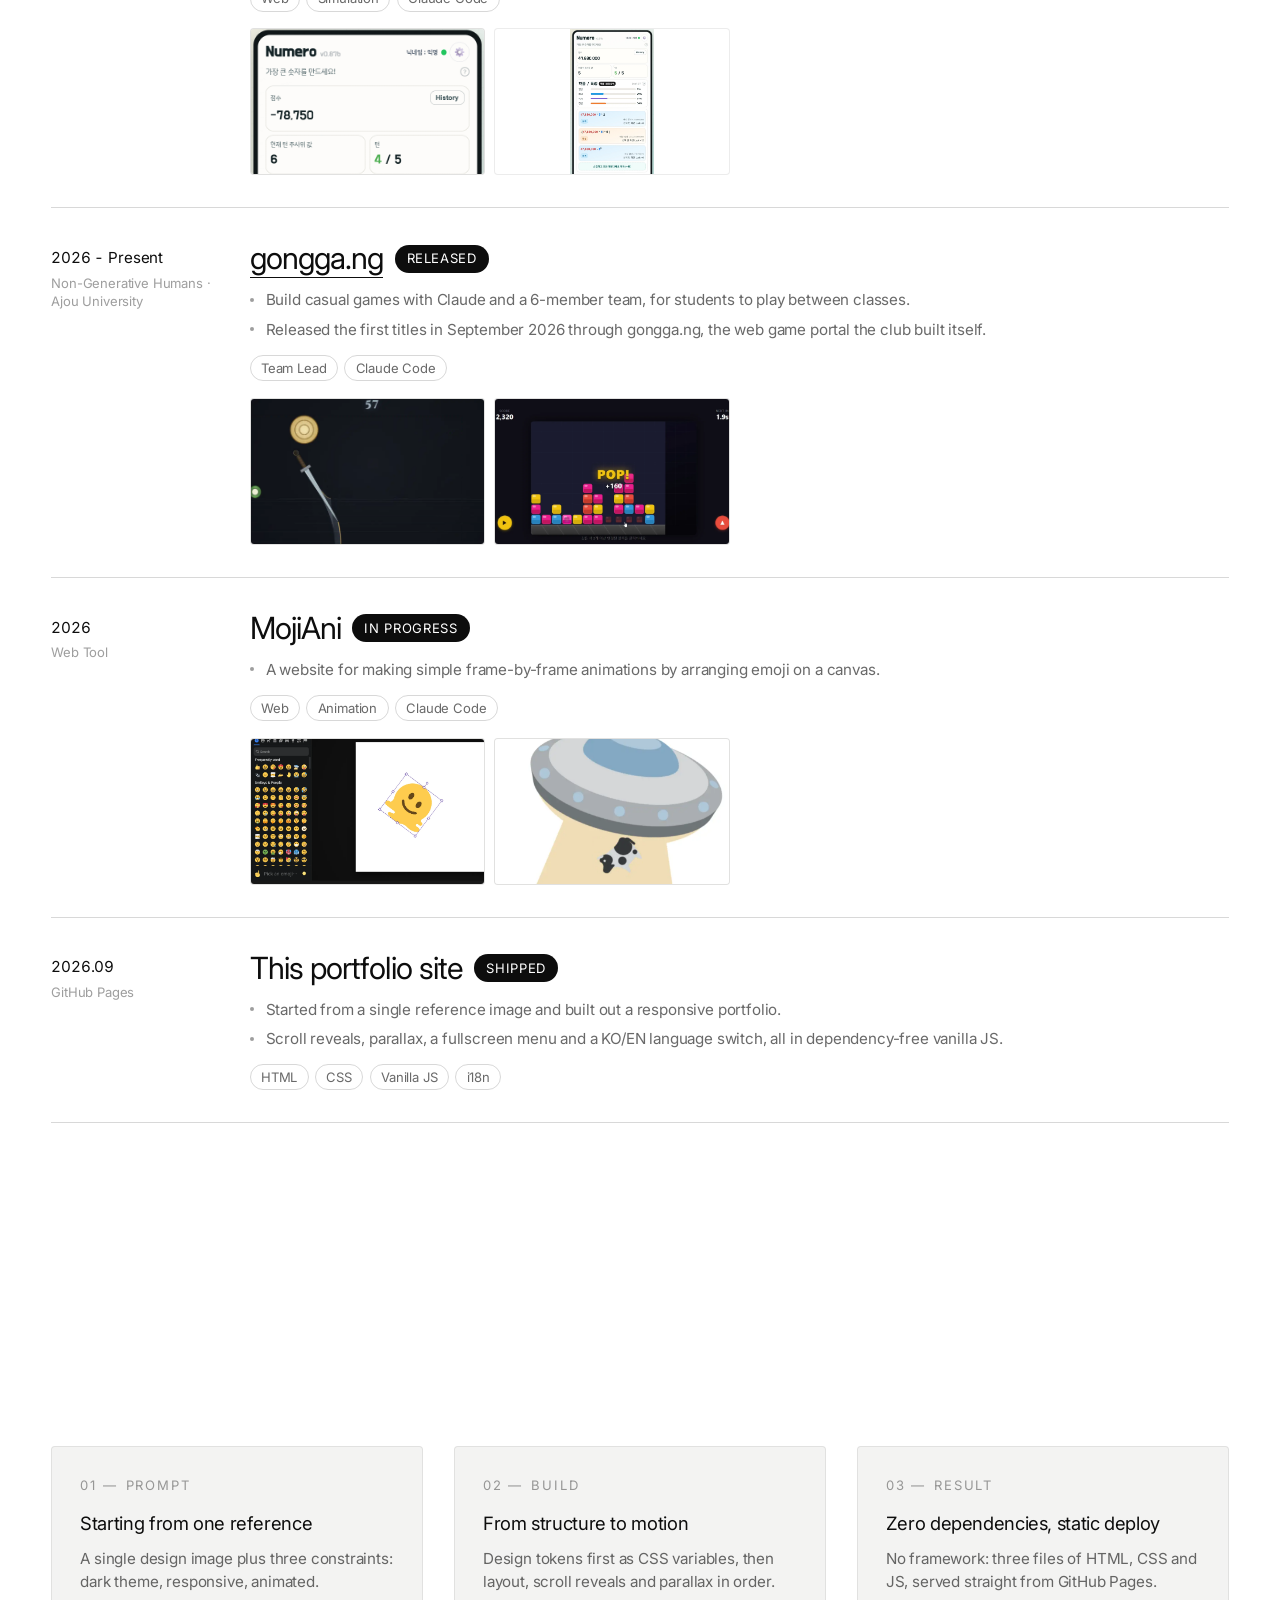
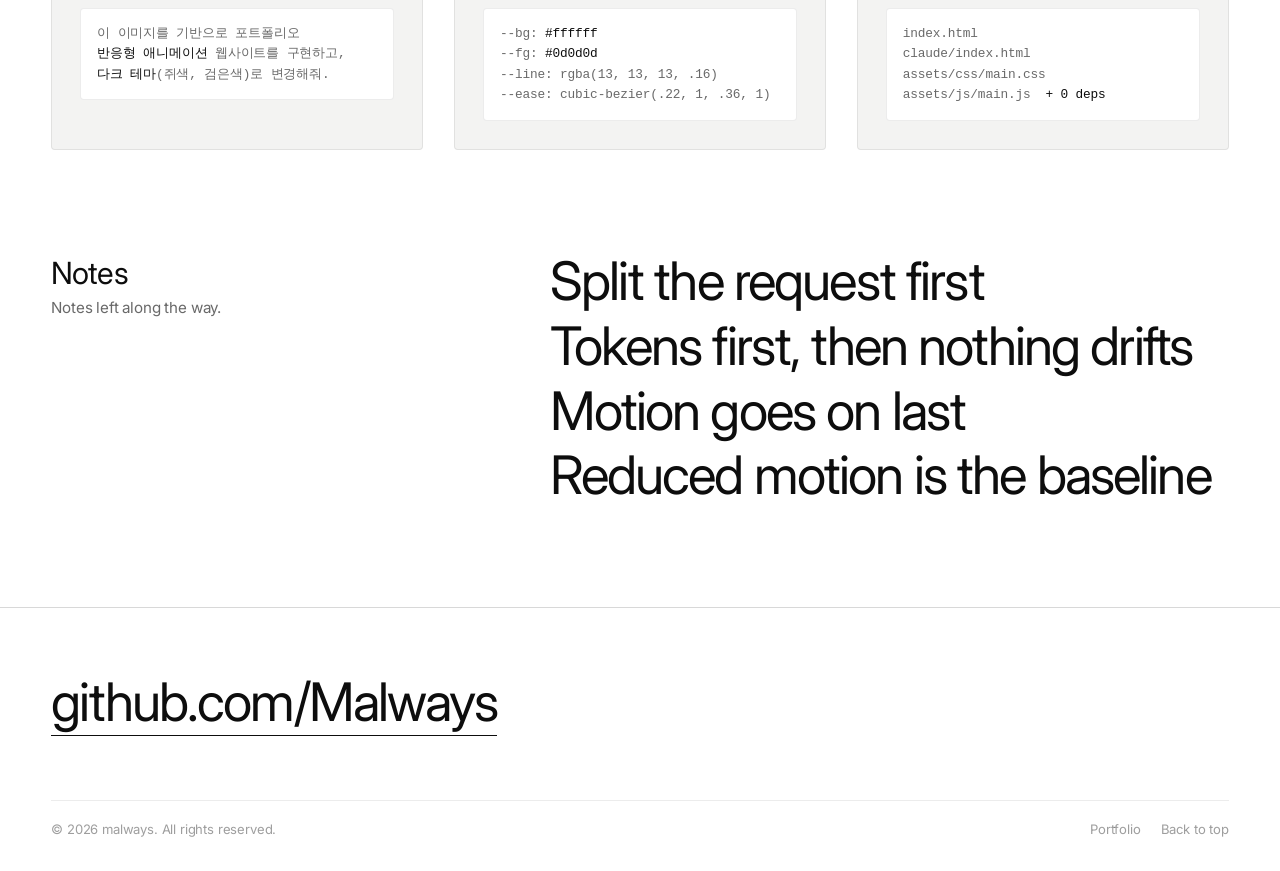
==== commit 484c9b94: "refactor(claude): drop the shipped-project counter The figure was a placeholder that never got real " ====
--- a/claude/index.html
+++ b/claude/index.html
@@ -92,16 +92,6 @@
        data-en="What I asked for, how the work was broken down, and what actually shipped, collected in one place. The point is to keep prompts and outcomes together.">
       What I asked for, how the work was broken down, and what actually shipped, collected in one place. The point is to keep prompts and outcomes together.
     </p>
-  </section>
-
-  <!-- ================= Stats ================= -->
-  <section class="section wrap" style="padding-block-start:0">
-    <dl class="stats">
-      <div data-reveal style="--d:0">
-        <dt data-ko="완료" data-en="Shipped">Shipped</dt>
-        <dd><span data-count="4">0</span> <small data-ko="프로젝트" data-en="projects">projects</small></dd>
-      </div>
-    </dl>
   </section>
 
   <!-- ================= Work log ================= -->
--- a/assets/css/main.css
+++ b/assets/css/main.css
@@ -550,23 +550,6 @@
   color: var(--fg-muted);
 }
 .panel pre b { color: var(--fg); font-weight: 500; }
-
-/* Stat counters */
-.stats {
-  display: grid;
-  grid-template-columns: repeat(auto-fit, minmax(150px, 1fr));
-  gap: var(--gap);
-}
-.stats div { border-top: 1px solid var(--line); padding-top: 1rem; }
-.stats dt { font-size: var(--step--1); color: var(--fg-dim); text-transform: uppercase; letter-spacing: .12em; }
-.stats dd {
-  margin: .3rem 0 0;
-  font-size: clamp(2rem, 5vw, 3.25rem);
-  line-height: 1;
-  letter-spacing: -.045em;
-  font-variant-numeric: tabular-nums;
-}
-.stats dd small { font-size: .42em; letter-spacing: -.01em; color: var(--fg-muted); margin-left: .15em; }
 
 /* =========================================================
    Reveal animations
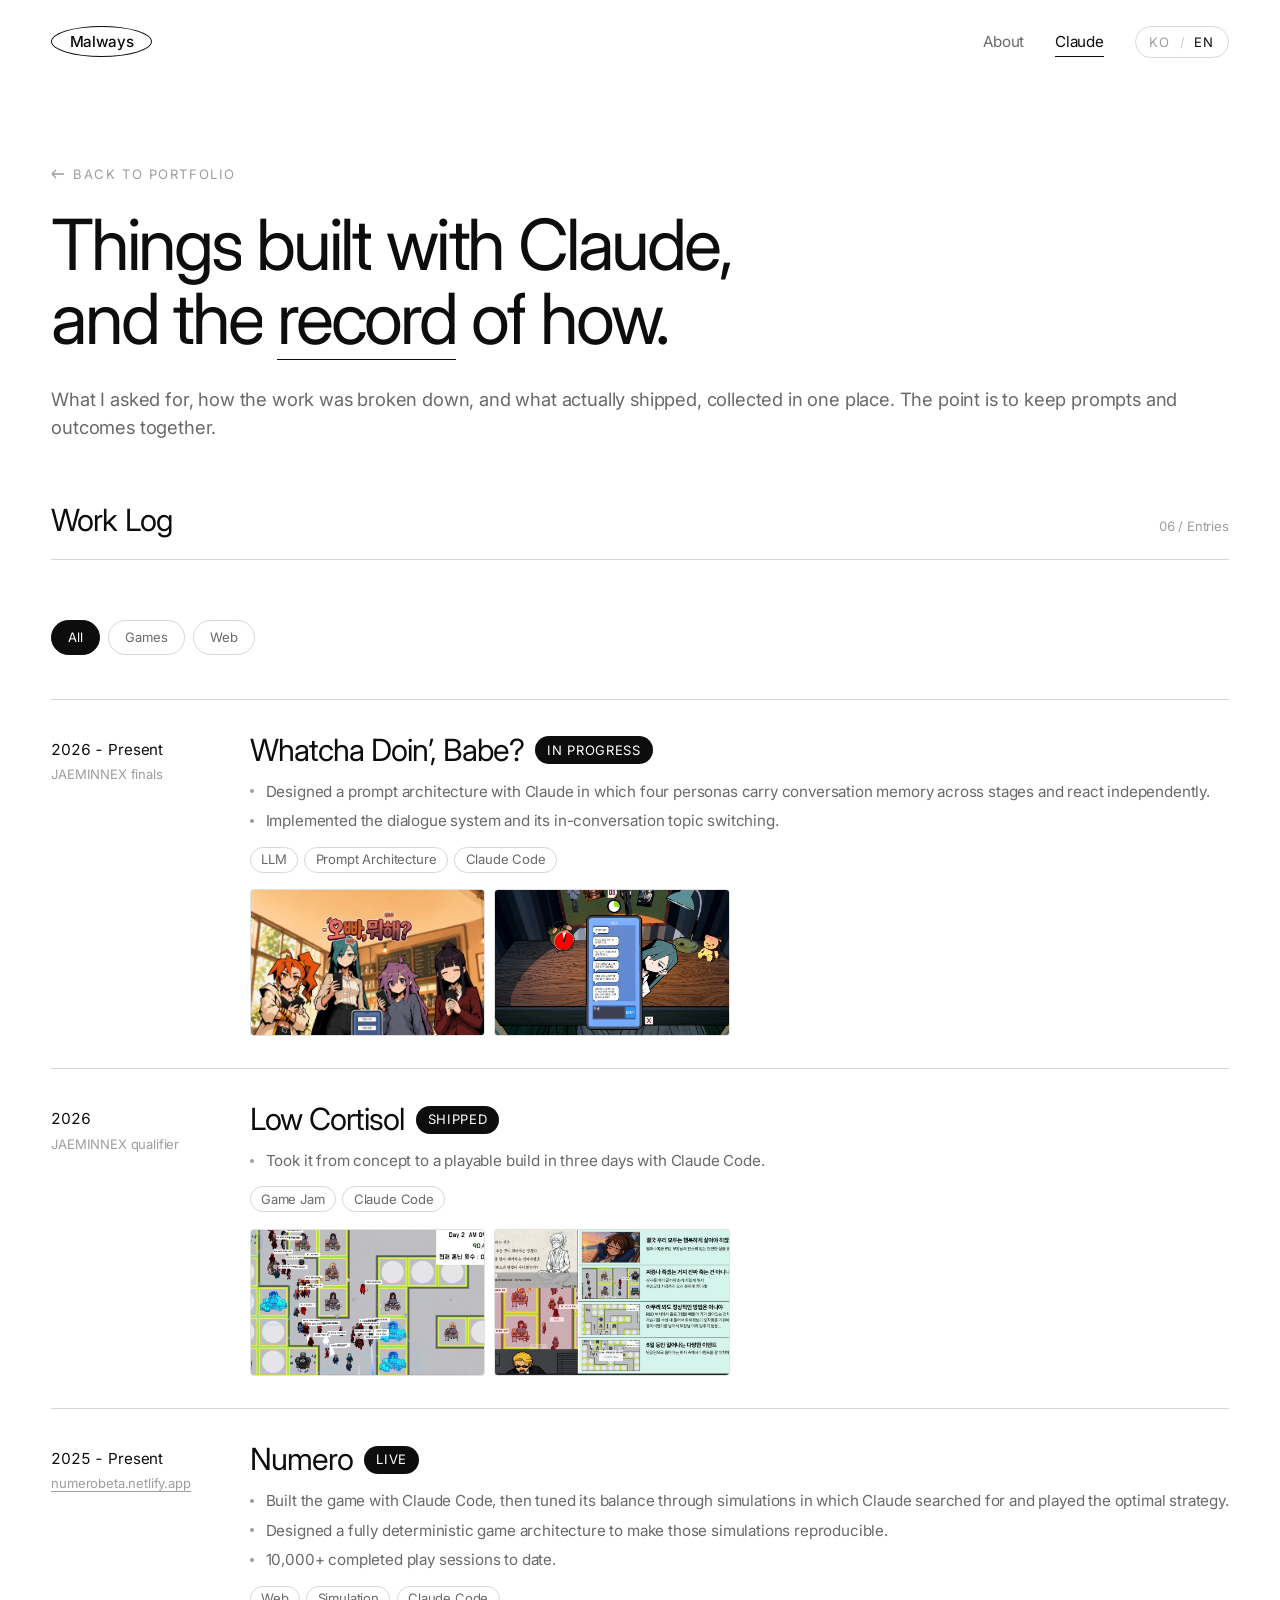
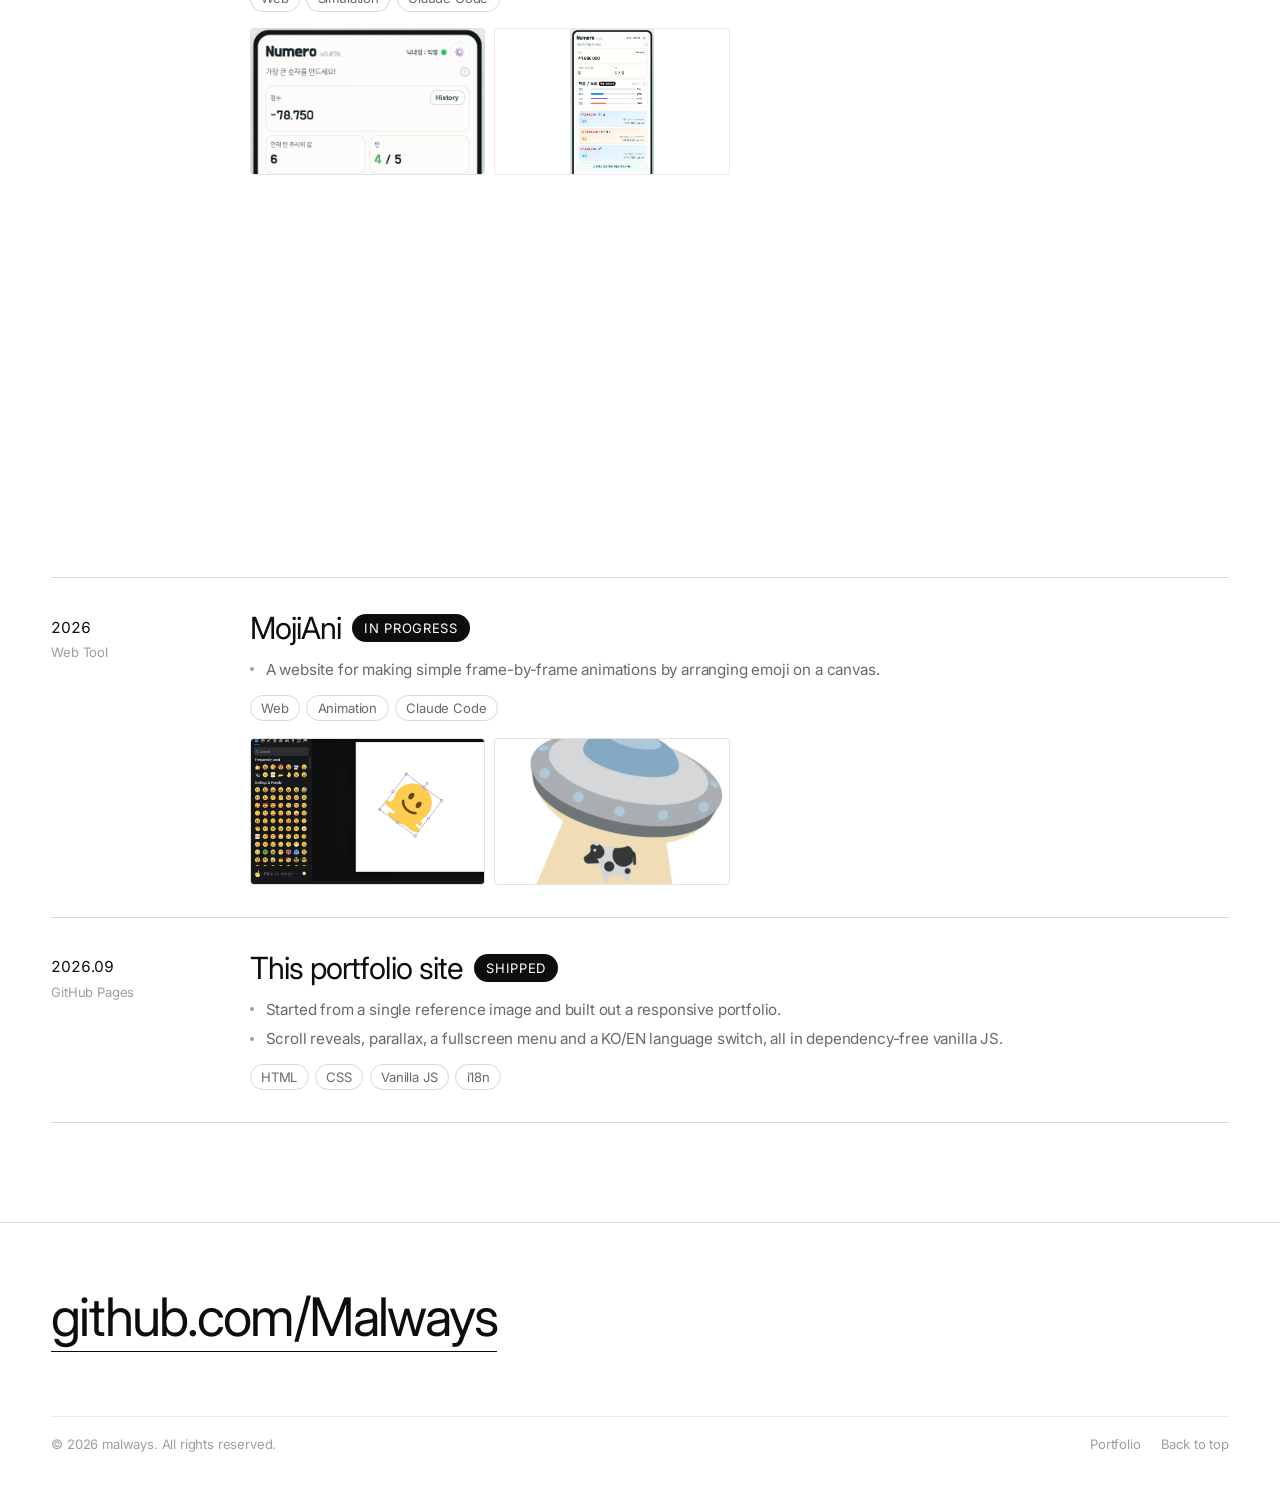
==== commit c0254aff: "refactor(claude): drop the Process and Notes sections Both described how this site itself was built " ====
--- a/claude/index.html
+++ b/claude/index.html
@@ -344,81 +344,6 @@
       </article>
     </div>
   </section>
-
-  <!-- ================= How it went ================= -->
-  <section class="section wrap" id="process">
-    <div class="section-head" data-reveal>
-      <h2 class="section-title" data-ko="진행 방식" data-en="How It Went">How It Went</h2>
-      <span class="section-index" data-ko="과정" data-en="Process">Process</span>
-    </div>
-
-    <div class="showcase">
-      <article class="panel" data-reveal style="--d:0">
-        <div class="panel__label">01 &mdash; <span data-ko="요청" data-en="Prompt">Prompt</span></div>
-        <h3 data-ko="레퍼런스 한 장에서 출발" data-en="Starting from one reference">Starting from one reference</h3>
-        <p data-ko="디자인 시안 이미지와 함께 다크 테마, 반응형, 애니메이션이라는 세 가지 조건만 전달했습니다."
-           data-en="A single design image plus three constraints: dark theme, responsive, animated.">
-          A single design image plus three constraints: dark theme, responsive, animated.
-        </p>
-        <pre><code>이 이미지를 기반으로 포트폴리오
-<b>반응형 애니메이션</b> 웹사이트를 구현하고,
-<b>다크 테마</b>(쥐색, 검은색)로 변경해줘.</code></pre>
-      </article>
-
-      <article class="panel" data-reveal style="--d:1">
-        <div class="panel__label">02 &mdash; <span data-ko="구현" data-en="Build">Build</span></div>
-        <h3 data-ko="구조부터 모션까지" data-en="From structure to motion">From structure to motion</h3>
-        <p data-ko="디자인 토큰을 CSS 변수로 정리한 뒤 레이아웃, 스크롤 리빌, 패럴랙스를 순서대로 얹었습니다."
-           data-en="Design tokens first as CSS variables, then layout, scroll reveals and parallax in order.">
-          Design tokens first as CSS variables, then layout, scroll reveals and parallax in order.
-        </p>
-        <pre><code>--bg: <b>#ffffff</b>
---fg: <b>#0d0d0d</b>
---line: rgba(13, 13, 13, .16)
---ease: cubic-bezier(.22, 1, .36, 1)</code></pre>
-      </article>
-
-      <article class="panel" data-reveal style="--d:2">
-        <div class="panel__label">03 &mdash; <span data-ko="결과" data-en="Result">Result</span></div>
-        <h3 data-ko="의존성 0, 정적 배포" data-en="Zero dependencies, static deploy">Zero dependencies, static deploy</h3>
-        <p data-ko="프레임워크 없이 HTML + CSS + JS 세 파일로 완성해 GitHub Pages에 그대로 올렸습니다."
-           data-en="No framework: three files of HTML, CSS and JS, served straight from GitHub Pages.">
-          No framework: three files of HTML, CSS and JS, served straight from GitHub Pages.
-        </p>
-        <pre><code>index.html
-claude/index.html
-assets/css/main.css
-assets/js/main.js  <b>+ 0 deps</b></code></pre>
-      </article>
-    </div>
-  </section>
-
-  <!-- ================= Notes ================= -->
-  <section class="section wrap" id="notes" style="padding-block-start:0">
-    <div class="split">
-      <div class="split__aside" data-reveal>
-        <h2 class="section-title" data-ko="메모" data-en="Notes">Notes</h2>
-        <p data-ko="작업하며 남긴 메모입니다." data-en="Notes left along the way.">Notes left along the way.</p>
-      </div>
-
-      <div>
-        <ul class="big-list">
-          <li data-reveal style="--d:0" data-ko="요구사항을 먼저 쪼갤 것" data-en="Split the request first">
-            Split the request first
-          </li>
-          <li data-reveal style="--d:1" data-ko="토큰부터 정하면 흔들리지 않는다" data-en="Tokens first, then nothing drifts">
-            Tokens first, then nothing drifts
-          </li>
-          <li data-reveal style="--d:2" data-ko="모션은 마지막에 얹는다" data-en="Motion goes on last">
-            Motion goes on last
-          </li>
-          <li data-reveal style="--d:3" data-ko="reduced-motion은 기본값이다" data-en="Reduced motion is the baseline">
-            Reduced motion is the baseline
-          </li>
-        </ul>
-      </div>
-    </div>
-  </section>
 </main>
 
 <!-- ================= Footer ================= -->
--- a/assets/css/main.css
+++ b/assets/css/main.css
@@ -508,48 +508,6 @@
 
 /* Filtered-out entries (the /claude work log) */
 .entry.is-hidden { display: none; }
-
-/* Prompt / output showcase */
-.showcase {
-  display: grid;
-  grid-template-columns: repeat(auto-fit, minmax(min(100%, 280px), 1fr));
-  gap: var(--gap);
-}
-.panel {
-  background: var(--surface);
-  border: 1px solid var(--line-soft);
-  border-radius: var(--radius);
-  padding: clamp(1.1rem, 2.4vw, 1.75rem);
-  transition: border-color .4s ease, transform .5s var(--ease);
-}
-@media (hover: hover) {
-  .panel:hover { border-color: var(--line); transform: translateY(-3px); }
-}
-.panel__label {
-  font-size: var(--step--1);
-  color: var(--fg-dim);
-  text-transform: uppercase;
-  letter-spacing: .14em;
-  margin-bottom: .9rem;
-  display: flex;
-  align-items: center;
-  gap: .5rem;
-}
-.panel h3 { font-size: var(--step-1); font-weight: 400; letter-spacing: -.02em; }
-.panel p { color: var(--fg-muted); margin-top: .55rem; }
-.panel pre {
-  margin-top: .9rem;
-  background: #ffffff;
-  border: 1px solid var(--line-soft);
-  border-radius: var(--radius);
-  padding: .9rem 1rem;
-  overflow-x: auto;
-  font-family: ui-monospace, SFMono-Regular, "SF Mono", Menlo, Consolas, monospace;
-  font-size: .8rem;
-  line-height: 1.6;
-  color: var(--fg-muted);
-}
-.panel pre b { color: var(--fg); font-weight: 500; }
 
 /* =========================================================
    Reveal animations
